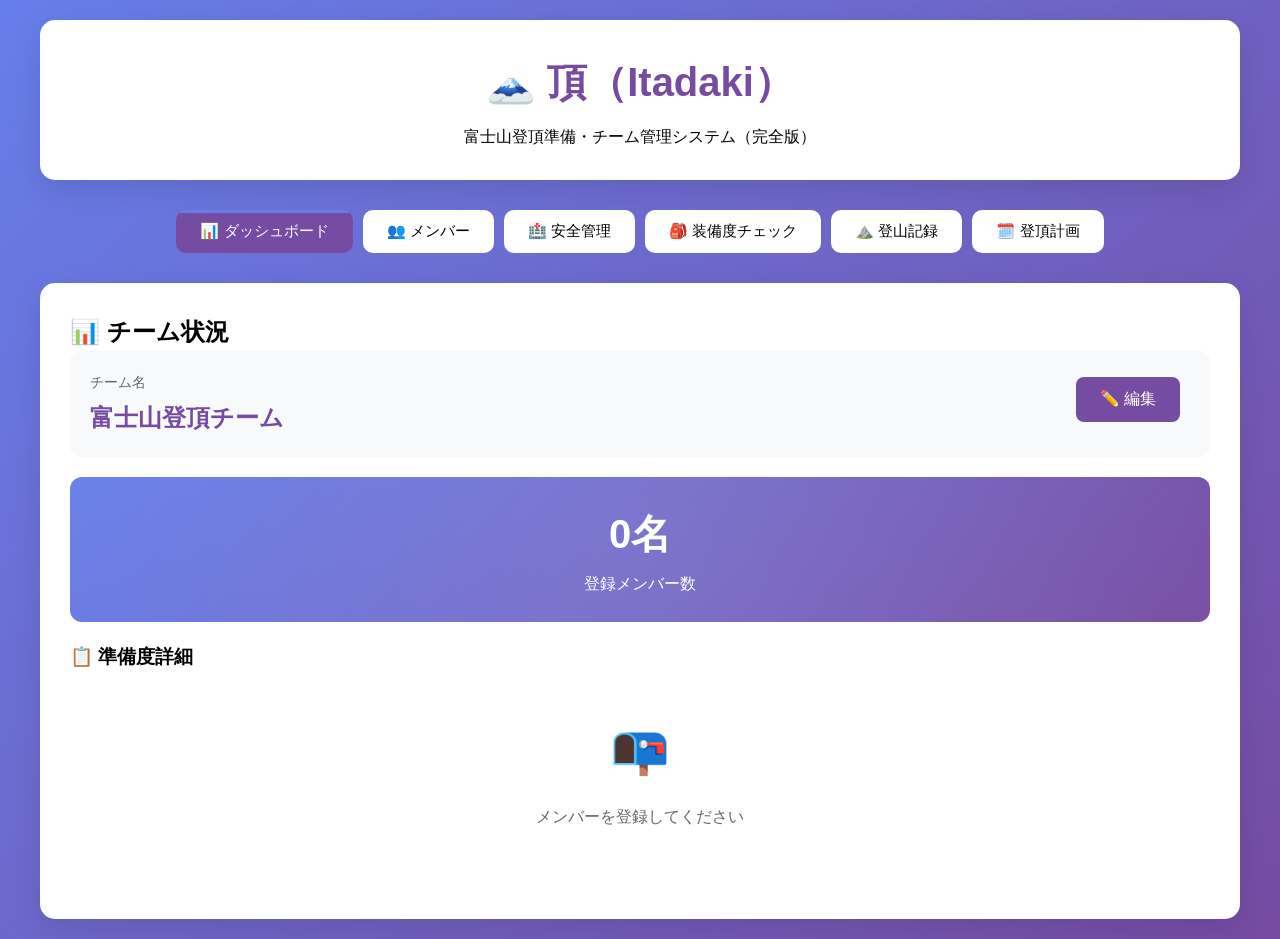
==== index.html @ d4ac048f "feat: refactor to ES modules, add autosave, planning tab, new preparation scoring; move preparation " ====
<!DOCTYPE html>
<html lang="ja">
<head>
    <meta charset="UTF-8">
    <meta name="viewport" content="width=device-width, initial-scale=1.0">
    <title>頂（Itadaki）- 富士山登頂準備</title>
    <link rel="stylesheet" href="styles.css">
</head>
<body>
    <div class="container">
        <div class="header">
            <div class="logo">🗻 頂（Itadaki）</div>
            <div>富士山登頂準備・チーム管理システム（完全版）</div>
        </div>

        <div class="tabs" id="tabButtons">
            <button class="tab active" data-tab="dashboard">📊 ダッシュボード</button>
            <button class="tab" data-tab="members">👥 メンバー</button>
            <button class="tab" data-tab="safety">🏥 安全管理</button>
            <button class="tab" data-tab="gear">🎒 装備度チェック</button>
            <button class="tab" data-tab="experience">⛰️ 登山記録</button>
            <button class="tab" data-tab="plan">🗓️ 登頂計画</button>
        </div>

        <div class="content">
            <div id="dashboard" class="tab-content active">
                <h2>📊 チーム状況</h2>
                <div style="background: #f8f9fa; padding: 20px; border-radius: 10px; margin-bottom: 20px;">
                    <div id="teamNameDisplay" style="display: flex; justify-content: space-between; align-items: center;">
                        <div>
                            <div style="font-size: 0.9em; color: #666; margin-bottom: 5px;">チーム名</div>
                            <div id="teamNameText" style="font-size: 1.5em; font-weight: bold; color: #764ba2;">富士山登頂チーム</div>
                        </div>
                        <button class="btn" id="editTeamNameBtn">✏️ 編集</button>
                    </div>
                    <div id="teamNameEdit" style="display: none; margin-top: 15px;">
                        <input type="text" id="teamNameInput" style="width: 100%; padding: 10px; border: 2px solid #764ba2; border-radius: 8px; font-size: 16px; margin-bottom: 10px;">
                        <div>
                            <button class="btn" id="saveTeamNameBtn">保存</button>
                            <button class="btn btn-secondary" id="cancelTeamNameBtn">キャンセル</button>
                        </div>
                    </div>
                </div>
                <div class="metric-card">
                    <div class="metric-value" id="memberCount">0名</div>
                    <div>登録メンバー数</div>
                </div>
                <h3 style="margin-top: 20px;">📋 準備度詳細</h3>
                <div id="memberPreparationList" style="margin-bottom: 20px;"></div>
            </div>

            <div id="members" class="tab-content">
                <h2>👥 メンバー登録</h2>
                <div id="memberForm">
                    <div class="form-group">
                        <label>氏名 *</label>
                        <input type="text" id="memberName" placeholder="山田太郎">
                    </div>
                    <div class="form-group">
                        <label>年齢</label>
                        <input type="number" id="memberAge" min="1" max="100" placeholder="30">
                    </div>
                    <div class="form-group">
                        <label>登山経験</label>
                        <select id="memberExperience">
                            <option value="初心者">初心者</option>
                            <option value="中級者">中級者</option>
                            <option value="上級者">上級者</option>
                        </select>
                    </div>
                    <button type="button" class="btn" id="addMemberBtn">➕ メンバー追加</button>
                </div>
                <h3 style="margin-top: 30px;">📋 メンバー一覧</h3>
                <div id="memberList"></div>
            </div>

            <div id="safety" class="tab-content">
                <h2>🏥 安全管理</h2>
                <div style="background: #fff3cd; padding: 20px; border-radius: 10px; margin-bottom: 20px;">
                    <h3 style="margin-top: 0;">📝 本日の体調記録</h3>
                    <div id="healthForm">
                        <div class="form-group">
                            <label>メンバー選択</label>
                            <select id="healthMember"><option value="">メンバーを選択してください</option></select>
                        </div>
                        <div class="form-group">
                            <label>体調（5段階）</label>
                            <select id="healthCondition">
                                <option value="5">5 - とても良い</option>
                                <option value="4">4 - 良い</option>
                                <option value="3" selected>3 - 普通</option>
                                <option value="2">2 - やや不調</option>
                                <option value="1">1 - 不調</option>
                            </select>
                        </div>
                        <div class="form-group">
                            <label>睡眠時間</label>
                            <input type="number" id="sleepHours" min="0" max="24" step="0.5" placeholder="7.5">
                        </div>
                        <div class="form-group">
                            <label>疲労度（5段階）</label>
                            <select id="fatigueLevel">
                                <option value="1" selected>1 - 疲れていない</option>
                                <option value="2">2 - 少し疲れ</option>
                                <option value="3">3 - 普通</option>
                                <option value="4">4 - 疲れている</option>
                                <option value="5">5 - とても疲れている</option>
                            </select>
                        </div>
                        <button type="button" class="btn" id="recordHealthBtn">💾 体調記録を保存</button>
                        <button type="button" class="btn btn-info" id="showHealthHistoryBtn">📊 履歴表示</button>
                        <button type="button" class="btn btn-secondary" id="clearHealthFormBtn">🔄 入力クリア</button>
                    </div>
                </div>
                <div style="background: #f8d7da; padding: 20px; border-radius: 10px; margin-bottom: 20px;">
                    <h3 style="margin-top: 0;">⚠️ 高山病リスク評価</h3>
                    <div id="riskAssessment"></div>
                </div>
                <div style="background: #d1ecf1; padding: 20px; border-radius: 10px;">
                    <h3 style="margin-top: 0;">🆘 緊急時の連絡先</h3>
                    <div style="display: grid; grid-template-columns: repeat(auto-fit, minmax(200px, 1fr)); gap: 10px; margin-top: 10px;">
                        <div>📞 救急: 119</div>
                        <div>🏥 富士山救護所: 0555-72-1355</div>
                        <div>🚔 富士吉田警察署: 0555-22-0110</div>
                        <div>⛰️ 山岳遭難救助: 110</div>
                    </div>
                </div>
            </div>

            <div id="gear" class="tab-content">
                <h2>🎒 装備度チェック</h2>
                <div style="background: #e7f3ff; padding: 20px; border-radius: 10px; margin-bottom: 20px;">
                    <h3 style="margin-top: 0;">🎒 装備チェックリスト</h3>
                    <div class="form-group">
                        <label>メンバー選択</label>
                        <select id="gearMember"><option value="">メンバーを選択してください</option></select>
                    </div>
                    <div style="margin-bottom: 15px;">
                        <button class="btn" data-gear-category="essential">🔴 必須装備</button>
                        <button class="btn btn-warning" data-gear-category="recommended">🟡 推奨装備</button>
                        <button class="btn btn-info" data-gear-category="seasonal">🔵 季節装備</button>
                        <button class="btn btn-danger" id="clearAllGearBtn" style="float: right;">❌ 全解除</button>
                    </div>
                    <div id="gearChecklist"></div>
                    <div style="margin-top: 20px;">
                        <button class="btn btn-success" id="showMemberGearSummaryBtn" style="margin-right: 10px;">📊 全メンバーの装備状況</button>
                        <button class="btn btn-info" id="exportGearChecklistBtn">📤 装備リスト出力</button>
                    </div>
                    <div id="gearSummaryArea" style="margin-top: 20px;"></div>
                </div>
            </div>

            

            <div id="experience" class="tab-content">
                <h2>⛰️ 登山記録</h2>
                <div style="background: #d4edda; padding: 20px; border-radius: 10px; margin-bottom: 20px;">
                    <h3 style="margin-top: 0;">🏔️ 山名登録</h3>
                    <div style="display: grid; grid-template-columns: 1fr 1fr 1fr auto; gap: 15px; align-items: end;">
                        <div class="form-group" style="margin-bottom: 0;">
                            <label>山名</label>
                            <input type="text" id="newMountainName" placeholder="高尾山">
                        </div>
                        <div class="form-group" style="margin-bottom: 0;">
                            <label>標高（m）</label>
                            <input type="number" id="newMountainElevation" min="0" max="4000" placeholder="599">
                        </div>
                        <div class="form-group" style="margin-bottom: 0;">
                            <label>距離（km）</label>
                            <input type="number" id="newMountainDistance" step="0.1" min="0" max="50" placeholder="6.5">
                        </div>
                        <div>
                            <button class="btn" id="addMountainBtn">🏔️ 山を登録</button>
                        </div>
                    </div>
                    <div style="margin-top: 15px;">
                        <button class="btn btn-info" id="showMountainListBtn">📋 登録済み山一覧</button>
                        <button class="btn btn-danger" id="clearAllMountainsBtn">🗑️ 全山削除</button>
                    </div>
                    <div id="mountainListArea" style="margin-top: 20px;"></div>
                </div>
                
                <div style="background: #fff3cd; padding: 20px; border-radius: 10px; margin-bottom: 20px;">
                    <h3 style="margin-top: 0;">📝 新しい登山記録を追加</h3>
                    <div class="form-group">
                        <label>メンバー選択</label>
                        <select id="hikingMember"><option value="">メンバーを選択してください</option></select>
                    </div>
                    <div style="display: grid; grid-template-columns: 1fr 1fr; gap: 15px;">
                        <div class="form-group">
                            <label>山名</label>
                            <select id="mountainSelect"><option value="">登録済みの山から選択</option></select>
                            <input type="text" id="mountainName" placeholder="または直接入力" style="margin-top: 5px;">
                        </div>
                        <div class="form-group"><label>標高差（m）</label><input type="number" id="elevationGain" min="0" max="4000" placeholder="500"></div>
                        <div class="form-group"><label>距離（km）</label><input type="number" id="hikingDistance" step="0.1" min="0" max="50" placeholder="6.5"></div>
                        <div class="form-group">
                            <label>難易度</label>
                            <select id="hikingDifficulty">
                                <option value="初級">初級（ハイキング）</option>
                                <option value="中級">中級（本格登山）</option>
                                <option value="上級">上級（難易度高）</option>
                            </select>
                        </div>
                        <div class="form-group"><label>登山日</label><input type="date" id="hikingDate"></div>
                        <div class="form-group">
                            <label>天候</label>
                            <select id="weather">
                                <option value="晴れ">晴れ</option><option value="曇り">曇り</option><option value="雨">雨</option><option value="雪">雪</option><option value="霧">霧</option>
                            </select>
                        </div>
                    </div>
                    <div class="form-group">
                        <label>メモ・感想</label>
                        <textarea id="hikingNotes" rows="3" placeholder="登山の感想や注意点など..."></textarea>
                    </div>
                    <div style="margin-top: 15px;">
                        <button class="btn" id="recordHikingBtn">💾 登山記録を保存</button>
                        <button class="btn btn-secondary" id="clearHikingFormBtn">🔄 フォームクリア</button>
                        <button class="btn btn-info" id="showAllHikingRecordsBtn">📊 全記録表示</button>
                        <button class="btn btn-danger" id="clearHikingRecordsBtn">🗑️ 全記録削除</button>
                    </div>
                </div>

                <div style="background: #e7f3ff; padding: 20px; border-radius: 10px;">
                    <h3 style="margin-top: 0;">📋 登山記録一覧</h3>
                    <div id="hikingHistory"></div>
                </div>
            </div>

            <div id="plan" class="tab-content">
                <h2>🗓️ 登頂計画</h2>
                <div style="background: #eef6ff; padding: 20px; border-radius: 10px; margin-bottom: 20px;">
                    <div class="form-group">
                        <label>富士山登頂予定日</label>
                        <input type="date" id="planDate">
                    </div>
                    <div class="form-group">
                        <label>山小屋</label>
                        <input type="text" id="planHut" placeholder="例: ○○山荘">
                    </div>
                    <div class="form-group" style="display: grid; grid-template-columns: 140px 1fr auto; gap: 10px; align-items: end;">
                        <div>
                            <label>時刻</label>
                            <input type="time" id="planTime" step="900">
                        </div>
                        <div>
                            <label>アクティビティ</label>
                            <input type="text" id="planActivity" placeholder="集合、登山開始、ご来光 など">
                        </div>
                        <div>
                            <button class="btn" id="addPlanEntryBtn">➕ 追加</button>
                        </div>
                    </div>
                    <div style="margin-top: 10px;">
                        <button class="btn btn-secondary" id="clearPlanBtn">🔄 クリア</button>
                        <button class="btn btn-info" id="exportPlanBtn">📤 計画を出力</button>
                    </div>
                </div>
                <div style="background: #f8f9fa; padding: 20px; border-radius: 10px;">
                    <h3 style="margin-top: 0;">🕒 スケジュール</h3>
                    <div id="planScheduleList"></div>
                </div>
            </div>
        </div>
    </div>

    <div id="toast" class="toast"></div>

    <div id="confirmModal" class="modal-overlay">
        <div class="confirm-dialog">
            <div id="confirmMessage" style="margin-bottom: 25px; line-height: 1.5;"></div>
            <div>
                <button class="btn btn-secondary" id="confirmCancelBtn">キャンセル</button>
                <button class="btn btn-danger" id="confirmDeleteBtn">削除する</button>
            </div>
        </div>
    </div>

    <script type="module" src="app.js"></script>
</body>
</html>
---- styles.css ----
* {
    margin: 0;
    padding: 0;
    box-sizing: border-box;
}

:root {
    --primary-color: #764ba2;
    --secondary-color: #667eea;
    --success-color: #28a745;
    --warning-color: #ffc107;
    --danger-color: #dc3545;
    --info-color: #17a2b8;
    --light-color: #f8f9fa;
    --dark-color: #333;
    --border-radius: 10px;
    --shadow: 0 10px 30px rgba(0,0,0,0.1);
    --transition: all 0.3s ease;
}

body {
    font-family: -apple-system, BlinkMacSystemFont, 'Segoe UI', Roboto, 'Helvetica Neue', Arial, sans-serif;
    background: linear-gradient(135deg, var(--secondary-color) 0%, var(--primary-color) 100%);
    min-height: 100vh;
    padding: 20px;
    line-height: 1.6;
}

.container {
    max-width: 1200px;
    margin: 0 auto;
}

.header {
    text-align: center;
    padding: 30px;
    background: white;
    border-radius: 15px;
    margin-bottom: 30px;
    box-shadow: var(--shadow);
}

.logo {
    font-size: 2.5em;
    font-weight: bold;
    color: var(--primary-color);
    margin-bottom: 10px;
}

.tabs {
    display: flex;
    gap: 10px;
    margin-bottom: 30px;
    flex-wrap: wrap;
    justify-content: center;
}

.tab {
    padding: 12px 24px;
    background: white;
    border: none;
    border-radius: var(--border-radius);
    cursor: pointer;
    font-size: 15px;
    font-weight: 500;
    transition: var(--transition);
    position: relative;
    overflow: hidden;
}

.tab:hover {
    transform: translateY(-2px);
    box-shadow: 0 5px 15px rgba(0,0,0,0.2);
}

.tab.active {
    background: var(--primary-color);
    color: white;
}

.tab.active::before {
    content: '';
    position: absolute;
    top: 0;
    left: 0;
    right: 0;
    height: 3px;
    background: var(--secondary-color);
}

.content {
    background: white;
    border-radius: 15px;
    padding: 30px;
    min-height: 400px;
    box-shadow: var(--shadow);
    animation: fadeIn 0.3s ease-in;
}

@keyframes fadeIn {
    from { opacity: 0; transform: translateY(10px); }
    to { opacity: 1; transform: translateY(0); }
}

.tab-content {
    display: none;
}

.tab-content.active {
    display: block;
}

.form-group {
    margin-bottom: 20px;
}

.form-group label {
    display: block;
    margin-bottom: 8px;
    font-weight: 500;
    color: var(--dark-color);
}

.form-group input,
.form-group select,
.form-group textarea {
    width: 100%;
    padding: 12px;
    border: 2px solid #e0e0e0;
    border-radius: 8px;
    font-size: 16px;
    transition: border-color 0.3s;
}

.form-group input:focus,
.form-group select:focus,
.form-group textarea:focus {
    outline: none;
    border-color: var(--primary-color);
    box-shadow: 0 0 0 3px rgba(118, 75, 162, 0.1);
}

.btn {
    background: var(--primary-color);
    color: white;
    padding: 12px 24px;
    border: none;
    border-radius: 8px;
    cursor: pointer;
    font-size: 16px;
    font-weight: 500;
    margin-right: 10px;
    margin-bottom: 10px;
    transition: var(--transition);
    display: inline-flex;
    align-items: center;
    gap: 8px;
}

.btn:hover {
    background: #5a3a7e;
    transform: translateY(-2px);
    box-shadow: 0 4px 12px rgba(0,0,0,0.15);
}

.btn:active {
    transform: translateY(0);
}

.btn.btn-success { background: var(--success-color); }
.btn.btn-warning { background: var(--warning-color); color: var(--dark-color); }
.btn.btn-danger { background: var(--danger-color); }
.btn.btn-info { background: var(--info-color); }
.btn.btn-secondary { background: #6c757d; }

.member-card {
    background: var(--light-color);
    padding: 20px;
    border-radius: var(--border-radius);
    margin-bottom: 15px;
    display: flex;
    justify-content: space-between;
    align-items: center;
    transition: var(--transition);
    border-left: 4px solid transparent;
}

.member-card:hover {
    transform: translateX(5px);
    box-shadow: 0 4px 12px rgba(0,0,0,0.1);
}

.member-info {
    flex: 1;
}

.member-name {
    font-weight: bold;
    font-size: 1.2em;
    margin-bottom: 5px;
    color: var(--primary-color);
}

.metric-card {
    background: linear-gradient(135deg, var(--secondary-color) 0%, var(--primary-color) 100%);
    color: white;
    padding: 25px;
    border-radius: 12px;
    text-align: center;
    margin-bottom: 20px;
    position: relative;
    overflow: hidden;
}

.metric-card::before {
    content: '';
    position: absolute;
    top: -50%;
    left: -50%;
    width: 200%;
    height: 200%;
    background: radial-gradient(circle, rgba(255,255,255,0.1) 0%, transparent 70%);
    animation: shimmer 3s infinite;
}

@keyframes shimmer {
    0% { transform: rotate(0deg); }
    100% { transform: rotate(360deg); }
}

.metric-value {
    font-size: 2.5em;
    font-weight: bold;
    margin-bottom: 5px;
    position: relative;
    z-index: 1;
}

.toast {
    position: fixed;
    top: 20px;
    right: 20px;
    background: var(--dark-color);
    color: white;
    padding: 15px 20px;
    border-radius: 8px;
    display: none;
    z-index: 1000;
    max-width: 300px;
    box-shadow: 0 4px 12px rgba(0,0,0,0.15);
}

.toast.show {
    display: block;
    animation: slideIn 0.3s ease-out;
}

@keyframes slideIn {
    from { transform: translateX(100%); }
    to { transform: translateX(0); }
}

.toast.success { background: var(--success-color); }
.toast.warning { background: var(--warning-color); color: var(--dark-color); }
.toast.error { background: var(--danger-color); }

.empty-state {
    text-align: center;
    color: #666;
    padding: 40px;
}

.empty-state::before {
    content: '📭';
    display: block;
    font-size: 3em;
    margin-bottom: 15px;
}

.modal-overlay {
    display: none;
    position: fixed;
    top: 0;
    left: 0;
    width: 100%;
    height: 100%;
    background: rgba(0, 0, 0, 0.5);
    z-index: 2000;
    justify-content: center;
    align-items: center;
    backdrop-filter: blur(5px);
}

.modal-overlay.show {
    display: flex;
}

.confirm-dialog {
    background: white;
    padding: 30px;
    border-radius: 15px;
    box-shadow: 0 10px 30px rgba(0,0,0,0.3);
    max-width: 400px;
    text-align: center;
    transform: scale(0.9);
    transition: transform 0.3s ease;
}

.modal-overlay.show .confirm-dialog {
    transform: scale(1);
}

.status-indicator {
    display: inline-flex;
    align-items: center;
    gap: 5px;
    padding: 4px 12px;
    border-radius: 20px;
    font-size: 0.85em;
    font-weight: 500;
}

.status-excellent {
    background: rgba(40, 167, 69, 0.1);
    color: var(--success-color);
    border: 1px solid rgba(40, 167, 69, 0.3);
}

.status-good {
    background: rgba(255, 193, 7, 0.1);
    color: #b8860b;
    border: 1px solid rgba(255, 193, 7, 0.3);
}

.status-poor {
    background: rgba(220, 53, 69, 0.1);
    color: var(--danger-color);
    border: 1px solid rgba(220, 53, 69, 0.3);
}

.progress-bar {
    width: 100%;
    height: 8px;
    background: #e0e0e0;
    border-radius: 4px;
    overflow: hidden;
    margin: 10px 0;
}

.progress-fill {
    height: 100%;
    background: linear-gradient(90deg, var(--secondary-color), var(--primary-color));
    border-radius: 4px;
    transition: width 0.3s ease;
}

@media (max-width: 768px) {
    .container {
        padding: 0 10px;
    }
    
    .tabs {
        flex-direction: column;
    }
    
    .tab {
        width: 100%;
        text-align: center;
    }
    
    .member-card {
        flex-direction: column;
        align-items: flex-start;
        gap: 15px;
    }
}

.loading {
    display: inline-block;
    width: 20px;
    height: 20px;
    border: 3px solid #f3f3f3;
    border-top: 3px solid var(--primary-color);
    border-radius: 50%;
    animation: spin 1s linear infinite;
}

@keyframes spin {
    0% { transform: rotate(0deg); }
    100% { transform: rotate(360deg); }
}

.error-message {
    background: #fff5f5;
    border: 1px solid #fed7d7;
    border-radius: 8px;
    padding: 12px;
    color: #c53030;
    margin: 10px 0;
}

.success-message {
    background: #f0fff4;
    border: 1px solid #9ae6b4;
    border-radius: 8px;
    padding: 12px;
    color: #22543d;
    margin: 10px 0;
}

.gear-item {
    display: flex;
    align-items: center;
    padding: 12px;
    background: #f8f9fa;
    border-radius: 8px;
    margin-bottom: 8px;
    transition: background-color 0.3s;
}

.gear-item:hover {
    background: #e9ecef;
}

.gear-checkbox {
    margin-right: 12px;
    transform: scale(1.2);
}

.gear-weight {
    color: #666;
    font-size: 0.9em;
    margin-left: auto;
}

.health-record {
    background: #f8f9fa;
    padding: 15px;
    border-radius: 8px;
    margin-bottom: 10px;
    border-left: 4px solid var(--info-color);
}

.hiking-record {
    background: #f8f9fa;
    padding: 15px;
    border-radius: 8px;
    margin-bottom: 10px;
    border-left: 4px solid var(--success-color);
}

.preparation-grid {
    display: grid;
    grid-template-columns: repeat(auto-fit, minmax(300px, 1fr));
    gap: 20px;
}

.preparation-card {
    background: #f8f9fa;
    padding: 20px;
    border-radius: 12px;
    border-left: 4px solid var(--primary-color);
}
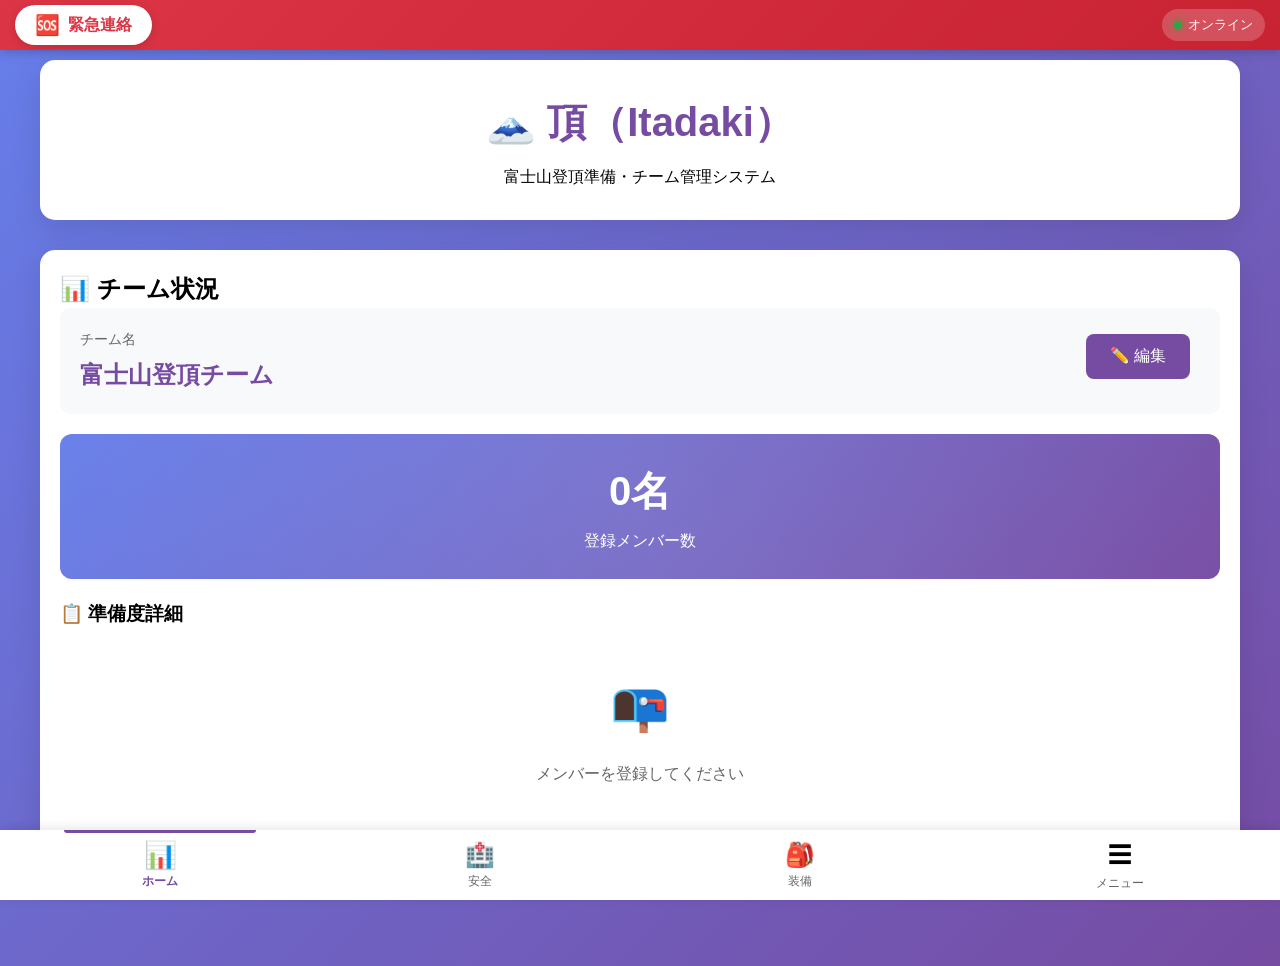
==== commit 105fdd68: "スマホ縦画面用UI/UX改善: ボトムナビゲーション、緊急連絡、スライダーUI、装備強調表示、接続状態表示を実装" ====
--- a/index.html
+++ b/index.html
@@ -7,19 +7,114 @@
     <link rel="stylesheet" href="styles.css">
 </head>
 <body>
+    <!-- Emergency Contact Bar -->
+    <div class="emergency-bar" id="emergencyBar">
+        <button class="emergency-btn" id="emergencyBtn">
+            <span class="emergency-icon">🆘</span>
+            <span class="emergency-text">緊急連絡</span>
+        </button>
+        <div class="connection-status" id="connectionStatus">
+            <span class="status-dot online"></span>
+            <span class="status-text">オンライン</span>
+        </div>
+    </div>
+
+    <!-- Emergency Contact Modal -->
+    <div class="modal-overlay" id="emergencyModal">
+        <div class="emergency-dialog">
+            <div class="emergency-dialog-header">
+                <h3>🆘 緊急連絡先</h3>
+                <button class="menu-close" id="emergencyCloseBtn">✕</button>
+            </div>
+            <div class="emergency-contacts">
+                <a href="tel:119" class="emergency-contact-item urgent">
+                    <span class="contact-icon">🚑</span>
+                    <div class="contact-info">
+                        <div class="contact-title">救急</div>
+                        <div class="contact-number">119</div>
+                    </div>
+                    <span class="call-arrow">📞</span>
+                </a>
+                <a href="tel:110" class="emergency-contact-item urgent">
+                    <span class="contact-icon">🚔</span>
+                    <div class="contact-info">
+                        <div class="contact-title">山岳遭難救助</div>
+                        <div class="contact-number">110</div>
+                    </div>
+                    <span class="call-arrow">📞</span>
+                </a>
+                <a href="tel:0555-72-1355" class="emergency-contact-item">
+                    <span class="contact-icon">🏥</span>
+                    <div class="contact-info">
+                        <div class="contact-title">富士山救護所</div>
+                        <div class="contact-number">0555-72-1355</div>
+                    </div>
+                    <span class="call-arrow">📞</span>
+                </a>
+                <a href="tel:0555-22-0110" class="emergency-contact-item">
+                    <span class="contact-icon">👮</span>
+                    <div class="contact-info">
+                        <div class="contact-title">富士吉田警察署</div>
+                        <div class="contact-number">0555-22-0110</div>
+                    </div>
+                    <span class="call-arrow">📞</span>
+                </a>
+            </div>
+            <div class="emergency-note">
+                <p>⚠️ 緊急時は迷わず連絡してください</p>
+                <p>📍 現在地を正確に伝えましょう</p>
+            </div>
+        </div>
+    </div>
+
     <div class="container">
         <div class="header">
             <div class="logo">🗻 頂（Itadaki）</div>
-            <div>富士山登頂準備・チーム管理システム（完全版）</div>
-        </div>
-
-        <div class="tabs" id="tabButtons">
-            <button class="tab active" data-tab="dashboard">📊 ダッシュボード</button>
-            <button class="tab" data-tab="members">👥 メンバー</button>
-            <button class="tab" data-tab="safety">🏥 安全管理</button>
-            <button class="tab" data-tab="gear">🎒 装備度チェック</button>
-            <button class="tab" data-tab="experience">⛰️ 登山記録</button>
-            <button class="tab" data-tab="plan">🗓️ 登頂計画</button>
+            <div>富士山登頂準備・チーム管理システム</div>
+        </div>
+
+        <!-- Bottom Navigation -->
+        <nav class="bottom-nav" id="bottomNav">
+            <button class="nav-item active" data-tab="dashboard">
+                <span class="nav-icon">📊</span>
+                <span class="nav-label">ホーム</span>
+            </button>
+            <button class="nav-item" data-tab="safety">
+                <span class="nav-icon">🏥</span>
+                <span class="nav-label">安全</span>
+            </button>
+            <button class="nav-item" data-tab="gear">
+                <span class="nav-icon">🎒</span>
+                <span class="nav-label">装備</span>
+            </button>
+            <button class="nav-item" data-tab="menu" id="menuBtn">
+                <span class="nav-icon">☰</span>
+                <span class="nav-label">メニュー</span>
+            </button>
+        </nav>
+
+        <!-- Menu Overlay -->
+        <div class="menu-overlay" id="menuOverlay">
+            <div class="menu-content">
+                <div class="menu-header">
+                    <h3>メニュー</h3>
+                    <button class="menu-close" id="menuCloseBtn">✕</button>
+                </div>
+                <div class="menu-items">
+                    <button class="menu-item" data-tab="members">
+                        <span class="menu-item-icon">👥</span>
+                        <span class="menu-item-text">メンバー管理</span>
+                    </button>
+                    <button class="menu-item" data-tab="experience">
+                        <span class="menu-item-icon">⛰️</span>
+                        <span class="menu-item-text">登山記録</span>
+                    </button>
+                    <button class="menu-item" data-tab="plan">
+                        <span class="menu-item-icon">🗓️</span>
+                        <span class="menu-item-text">登頂計画</span>
+                    </button>
+                </div>
+            </div>
         </div>
 
         <div class="content">
@@ -83,33 +178,48 @@
                             <label>メンバー選択</label>
                             <select id="healthMember"><option value="">メンバーを選択してください</option></select>
                         </div>
-                        <div class="form-group">
-                            <label>体調（5段階）</label>
-                            <select id="healthCondition">
-                                <option value="5">5 - とても良い</option>
-                                <option value="4">4 - 良い</option>
-                                <option value="3" selected>3 - 普通</option>
-                                <option value="2">2 - やや不調</option>
-                                <option value="1">1 - 不調</option>
-                            </select>
-                        </div>
-                        <div class="form-group">
+                        
+                        <!-- Slider UI for Health Condition -->
+                        <div class="slider-group">
+                            <label>体調</label>
+                            <div class="slider-value-display" id="conditionDisplay">😐 普通 (3)</div>
+                            <input type="range" id="healthCondition" class="health-slider" min="1" max="5" value="3" step="1">
+                            <div class="slider-labels">
+                                <span>😞 不調</span>
+                                <span>😐 普通</span>
+                                <span>😊 良好</span>
+                            </div>
+                        </div>
+
+                        <!-- Slider UI for Sleep Hours -->
+                        <div class="slider-group">
                             <label>睡眠時間</label>
-                            <input type="number" id="sleepHours" min="0" max="24" step="0.5" placeholder="7.5">
-                        </div>
-                        <div class="form-group">
-                            <label>疲労度（5段階）</label>
-                            <select id="fatigueLevel">
-                                <option value="1" selected>1 - 疲れていない</option>
-                                <option value="2">2 - 少し疲れ</option>
-                                <option value="3">3 - 普通</option>
-                                <option value="4">4 - 疲れている</option>
-                                <option value="5">5 - とても疲れている</option>
-                            </select>
-                        </div>
-                        <button type="button" class="btn" id="recordHealthBtn">💾 体調記録を保存</button>
-                        <button type="button" class="btn btn-info" id="showHealthHistoryBtn">📊 履歴表示</button>
-                        <button type="button" class="btn btn-secondary" id="clearHealthFormBtn">🔄 入力クリア</button>
+                            <div class="slider-value-display" id="sleepDisplay">7.0 時間</div>
+                            <input type="range" id="sleepHours" class="health-slider" min="0" max="12" value="7" step="0.5">
+                            <div class="slider-labels">
+                                <span>0h</span>
+                                <span>6h</span>
+                                <span>12h</span>
+                            </div>
+                        </div>
+
+                        <!-- Slider UI for Fatigue Level -->
+                        <div class="slider-group">
+                            <label>疲労度</label>
+                            <div class="slider-value-display" id="fatigueDisplay">😌 疲れていない (1)</div>
+                            <input type="range" id="fatigueLevel" class="health-slider" min="1" max="5" value="1" step="1">
+                            <div class="slider-labels">
+                                <span>😌 なし</span>
+                                <span>😐 普通</span>
+                                <span>😫 高い</span>
+                            </div>
+                        </div>
+
+                        <div style="display: flex; flex-wrap: wrap; gap: 10px; margin-top: 20px;">
+                            <button type="button" class="btn btn-large" id="recordHealthBtn">💾 体調記録を保存</button>
+                            <button type="button" class="btn btn-info" id="showHealthHistoryBtn">📊 履歴表示</button>
+                            <button type="button" class="btn btn-secondary" id="clearHealthFormBtn">🔄 クリア</button>
+                        </div>
                     </div>
                 </div>
                 <div style="background: #f8d7da; padding: 20px; border-radius: 10px; margin-bottom: 20px;">
--- a/styles.css
+++ b/styles.css
@@ -22,7 +22,7 @@
     font-family: -apple-system, BlinkMacSystemFont, 'Segoe UI', Roboto, 'Helvetica Neue', Arial, sans-serif;
     background: linear-gradient(135deg, var(--secondary-color) 0%, var(--primary-color) 100%);
     min-height: 100vh;
-    padding: 20px;
+    padding: 60px 20px 80px; /* Top space for emergency bar, bottom for nav */
     line-height: 1.6;
 }
 
@@ -47,54 +47,440 @@
     margin-bottom: 10px;
 }
 
-.tabs {
-    display: flex;
-    gap: 10px;
+/* Emergency Bar */
+.emergency-bar {
+    position: fixed;
+    top: 0;
+    left: 0;
+    right: 0;
+    background: linear-gradient(135deg, #dc3545 0%, #c82333 100%);
+    height: 50px;
+    display: flex;
+    justify-content: space-between;
+    align-items: center;
+    padding: 0 15px;
+    z-index: 1100;
+    box-shadow: 0 2px 10px rgba(0,0,0,0.2);
+}
+
+.emergency-btn {
+    background: white;
+    border: none;
+    border-radius: 25px;
+    padding: 8px 20px;
+    display: flex;
+    align-items: center;
+    gap: 8px;
+    cursor: pointer;
+    font-weight: 600;
+    font-size: 16px;
+    color: #dc3545;
+    transition: var(--transition);
+    box-shadow: 0 2px 8px rgba(0,0,0,0.15);
+}
+
+.emergency-btn:active {
+    transform: scale(0.95);
+}
+
+.emergency-icon {
+    font-size: 20px;
+    animation: pulse 2s infinite;
+}
+
+@keyframes pulse {
+    0%, 100% { transform: scale(1); }
+    50% { transform: scale(1.1); }
+}
+
+.connection-status {
+    display: flex;
+    align-items: center;
+    gap: 6px;
+    background: rgba(255,255,255,0.2);
+    padding: 6px 12px;
+    border-radius: 20px;
+    font-size: 13px;
+    color: white;
+    font-weight: 500;
+}
+
+.status-dot {
+    width: 8px;
+    height: 8px;
+    border-radius: 50%;
+    animation: blink 2s infinite;
+}
+
+.status-dot.online {
+    background: #28a745;
+    box-shadow: 0 0 8px #28a745;
+}
+
+.status-dot.offline {
+    background: #666;
+    animation: none;
+}
+
+@keyframes blink {
+    0%, 100% { opacity: 1; }
+    50% { opacity: 0.5; }
+}
+
+/* Emergency Dialog */
+.emergency-dialog {
+    background: white;
+    border-radius: 20px;
+    padding: 25px;
+    max-width: 500px;
+    margin: 20px;
+    animation: slideIn 0.3s ease;
+}
+
+.emergency-dialog-header {
+    display: flex;
+    justify-content: space-between;
+    align-items: center;
+    margin-bottom: 20px;
+    padding-bottom: 15px;
+    border-bottom: 2px solid #f0f0f0;
+}
+
+.emergency-dialog-header h3 {
+    margin: 0;
+    color: #dc3545;
+    font-size: 22px;
+}
+
+.emergency-contacts {
+    display: flex;
+    flex-direction: column;
+    gap: 12px;
+}
+
+.emergency-contact-item {
+    display: flex;
+    align-items: center;
+    gap: 15px;
+    background: var(--light-color);
+    padding: 16px;
+    border-radius: 12px;
+    text-decoration: none;
+    color: inherit;
+    transition: var(--transition);
+    border: 2px solid transparent;
+}
+
+.emergency-contact-item:active {
+    transform: scale(0.98);
+    background: #e0e0e0;
+}
+
+.emergency-contact-item.urgent {
+    background: linear-gradient(135deg, #fff5f5 0%, #ffe5e5 100%);
+    border-color: #dc3545;
+}
+
+.contact-icon {
+    font-size: 36px;
+    min-width: 40px;
+}
+
+.contact-info {
+    flex: 1;
+}
+
+.contact-title {
+    font-weight: 600;
+    font-size: 16px;
+    margin-bottom: 4px;
+}
+
+.contact-number {
+    font-size: 20px;
+    font-weight: bold;
+    color: var(--primary-color);
+}
+
+.call-arrow {
+    font-size: 24px;
+}
+
+.emergency-note {
+    margin-top: 20px;
+    padding: 15px;
+    background: #fff3cd;
+    border-radius: 10px;
+    border-left: 4px solid #ffc107;
+}
+
+.emergency-note p {
+    margin: 5px 0;
+    font-size: 14px;
+    line-height: 1.6;
+}
+
+/* Slider UI for Health Records */
+.slider-group {
     margin-bottom: 30px;
-    flex-wrap: wrap;
+}
+
+.slider-group label {
+    display: block;
+    margin-bottom: 10px;
+    font-weight: 600;
+    font-size: 16px;
+    color: var(--dark-color);
+}
+
+.slider-value-display {
+    text-align: center;
+    font-size: 24px;
+    font-weight: bold;
+    color: var(--primary-color);
+    margin-bottom: 15px;
+    padding: 10px;
+    background: white;
+    border-radius: 10px;
+    min-height: 50px;
+    display: flex;
+    align-items: center;
     justify-content: center;
 }
 
-.tab {
-    padding: 12px 24px;
-    background: white;
+.health-slider {
+    width: 100%;
+    height: 12px;
+    border-radius: 6px;
+    background: linear-gradient(to right, #dc3545 0%, #ffc107 50%, #28a745 100%);
+    outline: none;
+    -webkit-appearance: none;
+    -moz-appearance: none;
+    appearance: none;
+    margin-bottom: 10px;
+}
+
+.health-slider::-webkit-slider-thumb {
+    -webkit-appearance: none;
+    -moz-appearance: none;
+    appearance: none;
+    width: 32px;
+    height: 32px;
+    border-radius: 50%;
+    background: white;
+    cursor: pointer;
+    border: 4px solid var(--primary-color);
+    box-shadow: 0 2px 8px rgba(0,0,0,0.2);
+    transition: var(--transition);
+}
+
+.health-slider::-webkit-slider-thumb:active {
+    transform: scale(1.2);
+}
+
+.health-slider::-moz-range-thumb {
+    width: 32px;
+    height: 32px;
+    border-radius: 50%;
+    background: white;
+    cursor: pointer;
+    border: 4px solid var(--primary-color);
+    box-shadow: 0 2px 8px rgba(0,0,0,0.2);
+}
+
+.slider-labels {
+    display: flex;
+    justify-content: space-between;
+    font-size: 13px;
+    color: #666;
+    padding: 0 5px;
+}
+
+.btn-large {
+    flex: 1;
+    min-width: 200px;
+}
+
+/* Bottom Navigation */
+.bottom-nav {
+    position: fixed;
+    bottom: 0;
+    left: 0;
+    right: 0;
+    background: white;
+    display: flex;
+    justify-content: space-around;
+    align-items: center;
+    height: 70px;
+    box-shadow: 0 -2px 10px rgba(0,0,0,0.1);
+    z-index: 1000;
+    padding-bottom: env(safe-area-inset-bottom);
+}
+
+.nav-item {
+    flex: 1;
+    display: flex;
+    flex-direction: column;
+    align-items: center;
+    justify-content: center;
+    gap: 4px;
+    background: none;
     border: none;
-    border-radius: var(--border-radius);
     cursor: pointer;
-    font-size: 15px;
-    font-weight: 500;
+    padding: 8px;
     transition: var(--transition);
     position: relative;
-    overflow: hidden;
-}
-
-.tab:hover {
-    transform: translateY(-2px);
-    box-shadow: 0 5px 15px rgba(0,0,0,0.2);
-}
-
-.tab.active {
-    background: var(--primary-color);
-    color: white;
-}
-
-.tab.active::before {
+    height: 100%;
+}
+
+.nav-item:active {
+    background: rgba(118, 75, 162, 0.1);
+}
+
+.nav-icon {
+    font-size: 24px;
+    transition: transform 0.2s;
+}
+
+.nav-label {
+    font-size: 12px;
+    font-weight: 500;
+    color: #666;
+    transition: color 0.2s;
+}
+
+.nav-item.active .nav-icon {
+    transform: scale(1.1);
+}
+
+.nav-item.active .nav-label {
+    color: var(--primary-color);
+    font-weight: 600;
+}
+
+.nav-item.active::before {
     content: '';
     position: absolute;
     top: 0;
+    left: 20%;
+    right: 20%;
+    height: 3px;
+    background: var(--primary-color);
+    border-radius: 0 0 3px 3px;
+}
+
+/* Menu Overlay */
+.menu-overlay {
+    position: fixed;
+    top: 0;
     left: 0;
     right: 0;
-    height: 3px;
-    background: var(--secondary-color);
+    bottom: 0;
+    background: rgba(0, 0, 0, 0.5);
+    z-index: 2000;
+    display: none;
+    backdrop-filter: blur(5px);
+}
+
+.menu-overlay.show {
+    display: block;
+    animation: fadeIn 0.3s ease;
+}
+
+.menu-content {
+    position: absolute;
+    bottom: 0;
+    left: 0;
+    right: 0;
+    background: white;
+    border-radius: 20px 20px 0 0;
+    padding: 20px;
+    padding-bottom: calc(20px + env(safe-area-inset-bottom));
+    animation: slideUp 0.3s ease;
+}
+
+@keyframes slideUp {
+    from { transform: translateY(100%); }
+    to { transform: translateY(0); }
+}
+
+.menu-header {
+    display: flex;
+    justify-content: space-between;
+    align-items: center;
+    margin-bottom: 20px;
+    padding-bottom: 15px;
+    border-bottom: 2px solid #f0f0f0;
+}
+
+.menu-header h3 {
+    margin: 0;
+    color: var(--primary-color);
+    font-size: 20px;
+}
+
+.menu-close {
+    background: none;
+    border: none;
+    font-size: 28px;
+    cursor: pointer;
+    color: #666;
+    width: 44px;
+    height: 44px;
+    display: flex;
+    align-items: center;
+    justify-content: center;
+    border-radius: 50%;
+    transition: var(--transition);
+}
+
+.menu-close:active {
+    background: rgba(0,0,0,0.1);
+}
+
+.menu-items {
+    display: flex;
+    flex-direction: column;
+    gap: 10px;
+}
+
+.menu-item {
+    display: flex;
+    align-items: center;
+    gap: 20px;
+    background: var(--light-color);
+    border: none;
+    padding: 20px;
+    border-radius: 12px;
+    cursor: pointer;
+    transition: var(--transition);
+    text-align: left;
+}
+
+.menu-item:active {
+    transform: scale(0.98);
+    background: #e0e0e0;
+}
+
+.menu-item-icon {
+    font-size: 32px;
+    min-width: 40px;
+}
+
+.menu-item-text {
+    font-size: 18px;
+    font-weight: 500;
+    color: var(--dark-color);
 }
 
 .content {
     background: white;
     border-radius: 15px;
-    padding: 30px;
+    padding: 20px;
     min-height: 400px;
     box-shadow: var(--shadow);
     animation: fadeIn 0.3s ease-in;
+    margin-bottom: 20px;
 }
 
 @keyframes fadeIn {
@@ -355,23 +741,122 @@
 }
 
 @media (max-width: 768px) {
+    body {
+        padding: 60px 10px 90px;
+    }
+
     .container {
-        padding: 0 10px;
-    }
-    
-    .tabs {
-        flex-direction: column;
-    }
-    
-    .tab {
-        width: 100%;
-        text-align: center;
-    }
-    
+        padding: 0;
+        max-width: 100%;
+    }
+
+    .header {
+        padding: 20px 15px;
+        margin-bottom: 15px;
+        border-radius: 12px;
+    }
+
+    .logo {
+        font-size: 2em;
+    }
+
+    .header > div:last-child {
+        font-size: 0.9em;
+    }
+
+    .content {
+        padding: 15px;
+        border-radius: 12px;
+    }
+
     .member-card {
         flex-direction: column;
         align-items: flex-start;
         gap: 15px;
+    }
+
+    .btn {
+        font-size: 16px;
+        padding: 12px 20px;
+        min-height: 44px;
+    }
+
+    .form-group input,
+    .form-group select,
+    .form-group textarea {
+        font-size: 16px;
+        min-height: 48px;
+    }
+
+    /* Ensure touch-friendly spacing */
+    h2 {
+        font-size: 1.5em;
+        margin-bottom: 15px;
+    }
+
+    h3 {
+        font-size: 1.2em;
+        margin-top: 15px;
+        margin-bottom: 10px;
+    }
+
+    /* Emergency bar mobile */
+    .emergency-bar {
+        height: 55px;
+        padding: 0 10px;
+    }
+
+    .emergency-btn {
+        padding: 8px 16px;
+        font-size: 15px;
+    }
+
+    .emergency-text {
+        display: inline;
+    }
+
+    .connection-status {
+        font-size: 12px;
+        padding: 5px 10px;
+    }
+
+    /* Emergency dialog mobile */
+    .emergency-dialog {
+        margin: 10px;
+        padding: 20px;
+        max-height: 80vh;
+        overflow-y: auto;
+    }
+
+    /* Slider mobile optimization */
+    .slider-value-display {
+        font-size: 20px;
+        min-height: 60px;
+    }
+
+    .health-slider {
+        height: 14px;
+    }
+
+    .health-slider::-webkit-slider-thumb {
+        width: 36px;
+        height: 36px;
+    }
+
+    .health-slider::-moz-range-thumb {
+        width: 36px;
+        height: 36px;
+    }
+
+    /* Gear item mobile */
+    .gear-item {
+        padding: 14px;
+        min-height: 66px;
+    }
+
+    .gear-checkbox {
+        width: 32px;
+        height: 32px;
     }
 }
 
@@ -411,26 +896,68 @@
 .gear-item {
     display: flex;
     align-items: center;
-    padding: 12px;
+    padding: 16px;
     background: #f8f9fa;
-    border-radius: 8px;
-    margin-bottom: 8px;
-    transition: background-color 0.3s;
+    border-radius: 12px;
+    margin-bottom: 12px;
+    transition: all 0.3s;
+    border: 2px solid transparent;
+    min-height: 60px;
 }
 
 .gear-item:hover {
     background: #e9ecef;
 }
 
+.gear-item:active {
+    transform: scale(0.98);
+}
+
+/* Essential gear highlighting */
+.gear-item.essential {
+    background: linear-gradient(135deg, #fff5f5 0%, #ffe5e5 100%);
+    border-color: #dc3545;
+}
+
+.gear-item.essential::before {
+    content: '🔴';
+    margin-right: 8px;
+    font-size: 12px;
+}
+
+.gear-item.checked {
+    background: #d4edda;
+    border-color: #28a745;
+}
+
 .gear-checkbox {
-    margin-right: 12px;
-    transform: scale(1.2);
+    margin-right: 15px;
+    width: 28px;
+    height: 28px;
+    cursor: pointer;
+    accent-color: var(--primary-color);
+}
+
+.gear-item label {
+    flex: 1;
+    font-size: 16px;
+    font-weight: 500;
+    cursor: pointer;
+    margin: 0;
+    display: flex;
+    align-items: center;
+    gap: 10px;
 }
 
 .gear-weight {
     color: #666;
     font-size: 0.9em;
-    margin-left: auto;
+    font-weight: 600;
+    background: white;
+    padding: 4px 10px;
+    border-radius: 12px;
+    min-width: 60px;
+    text-align: center;
 }
 
 .health-record {
